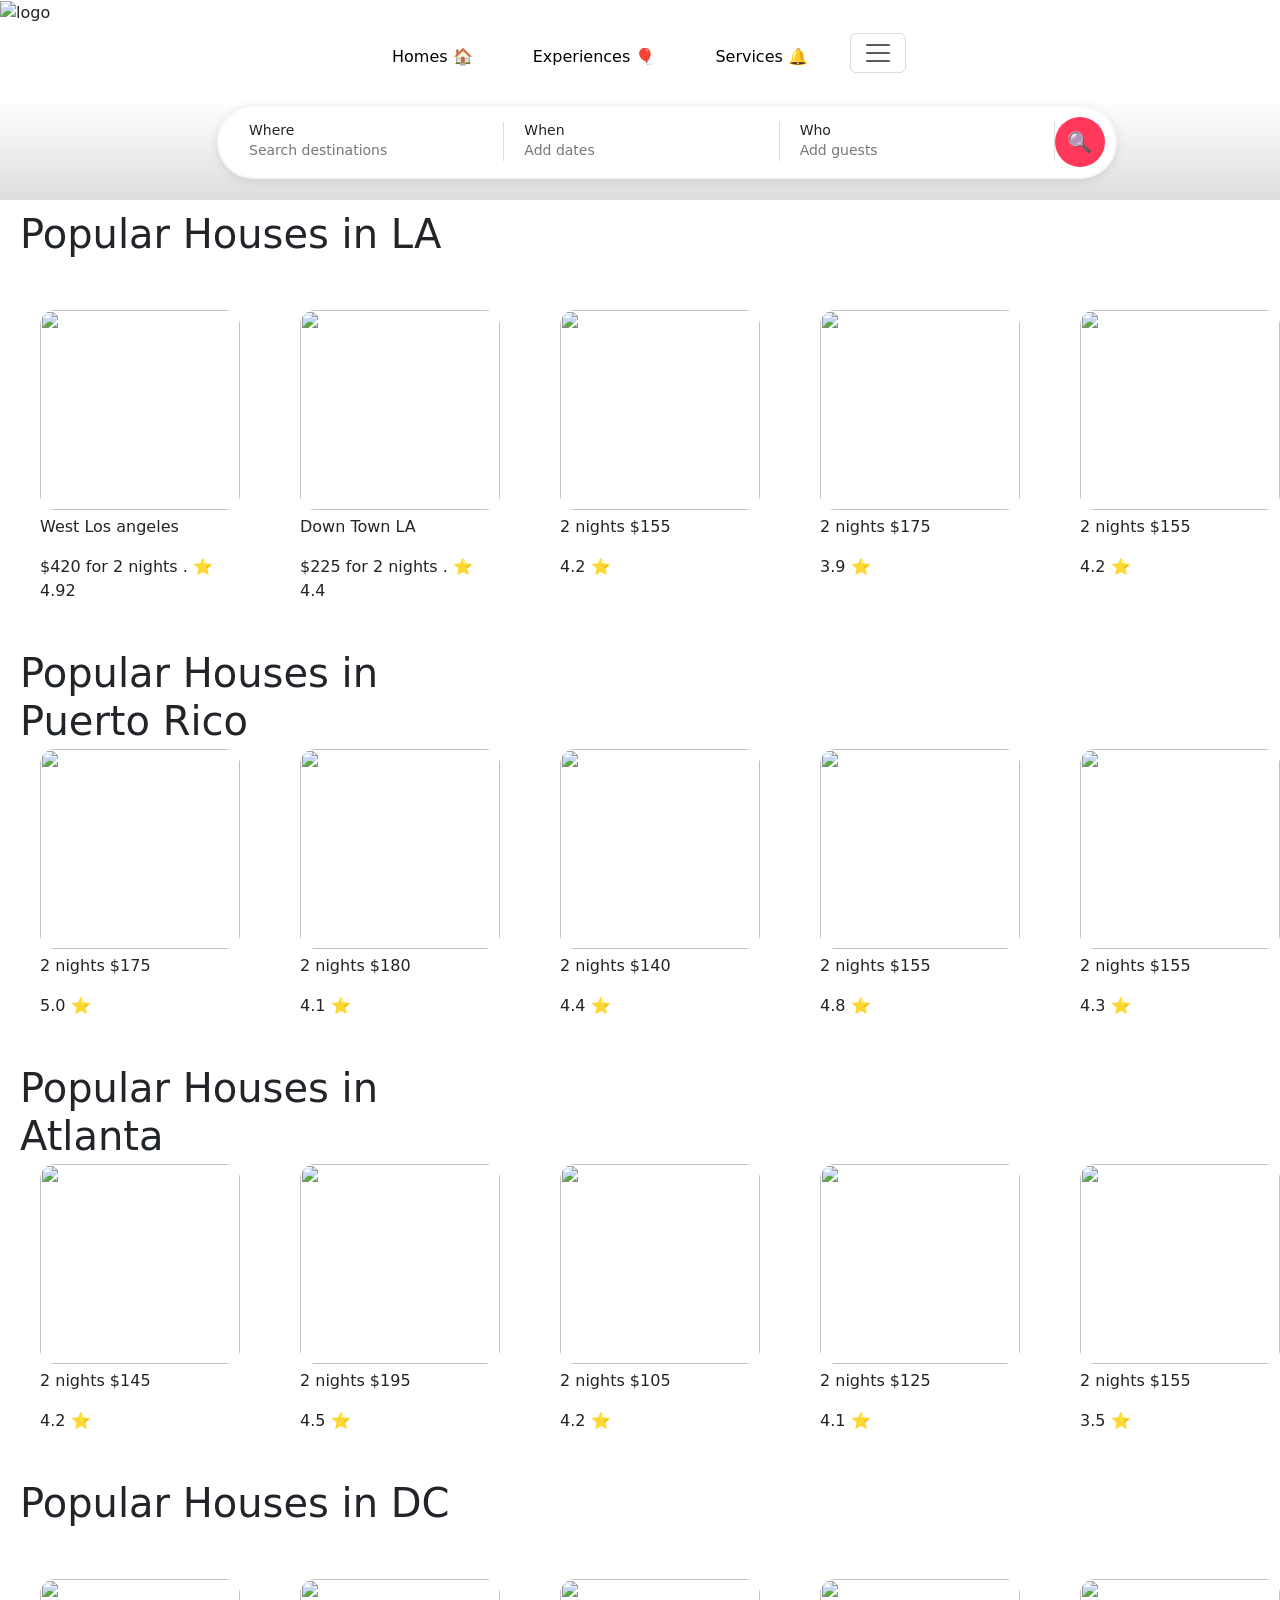
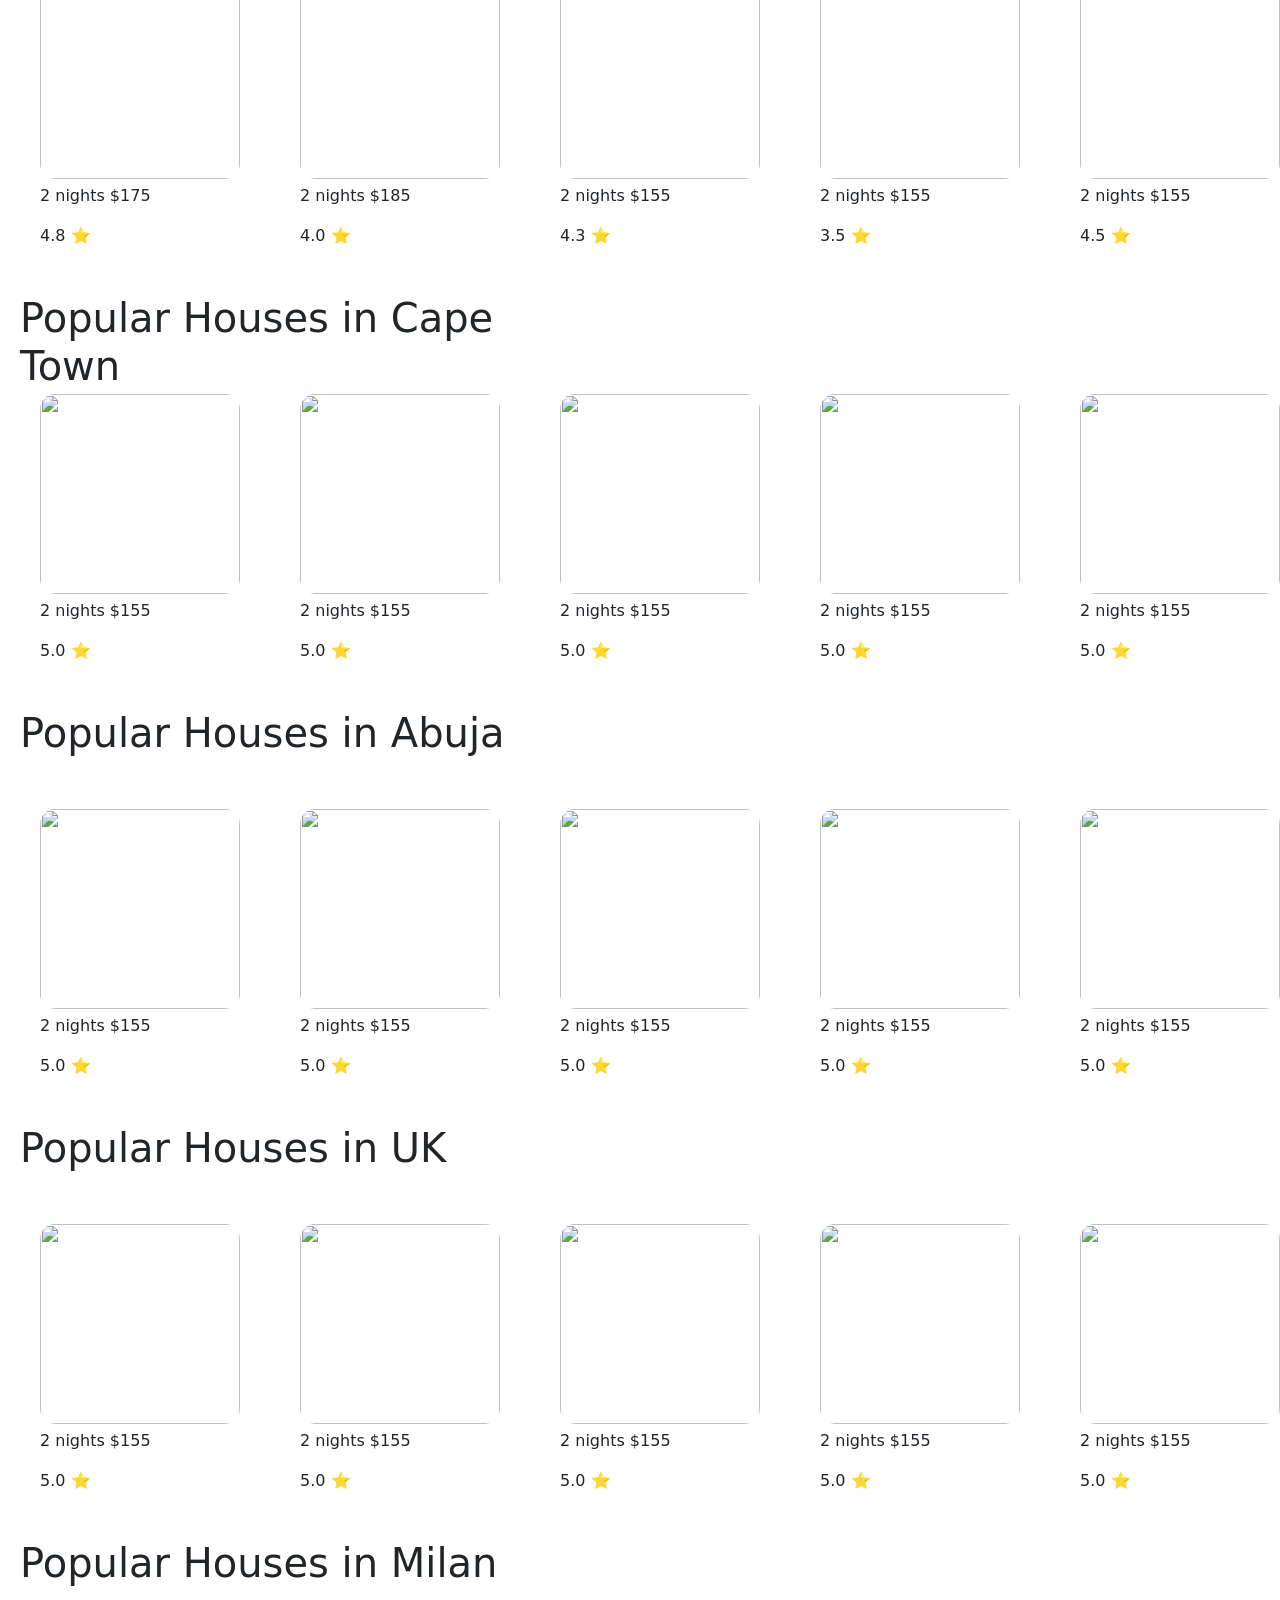
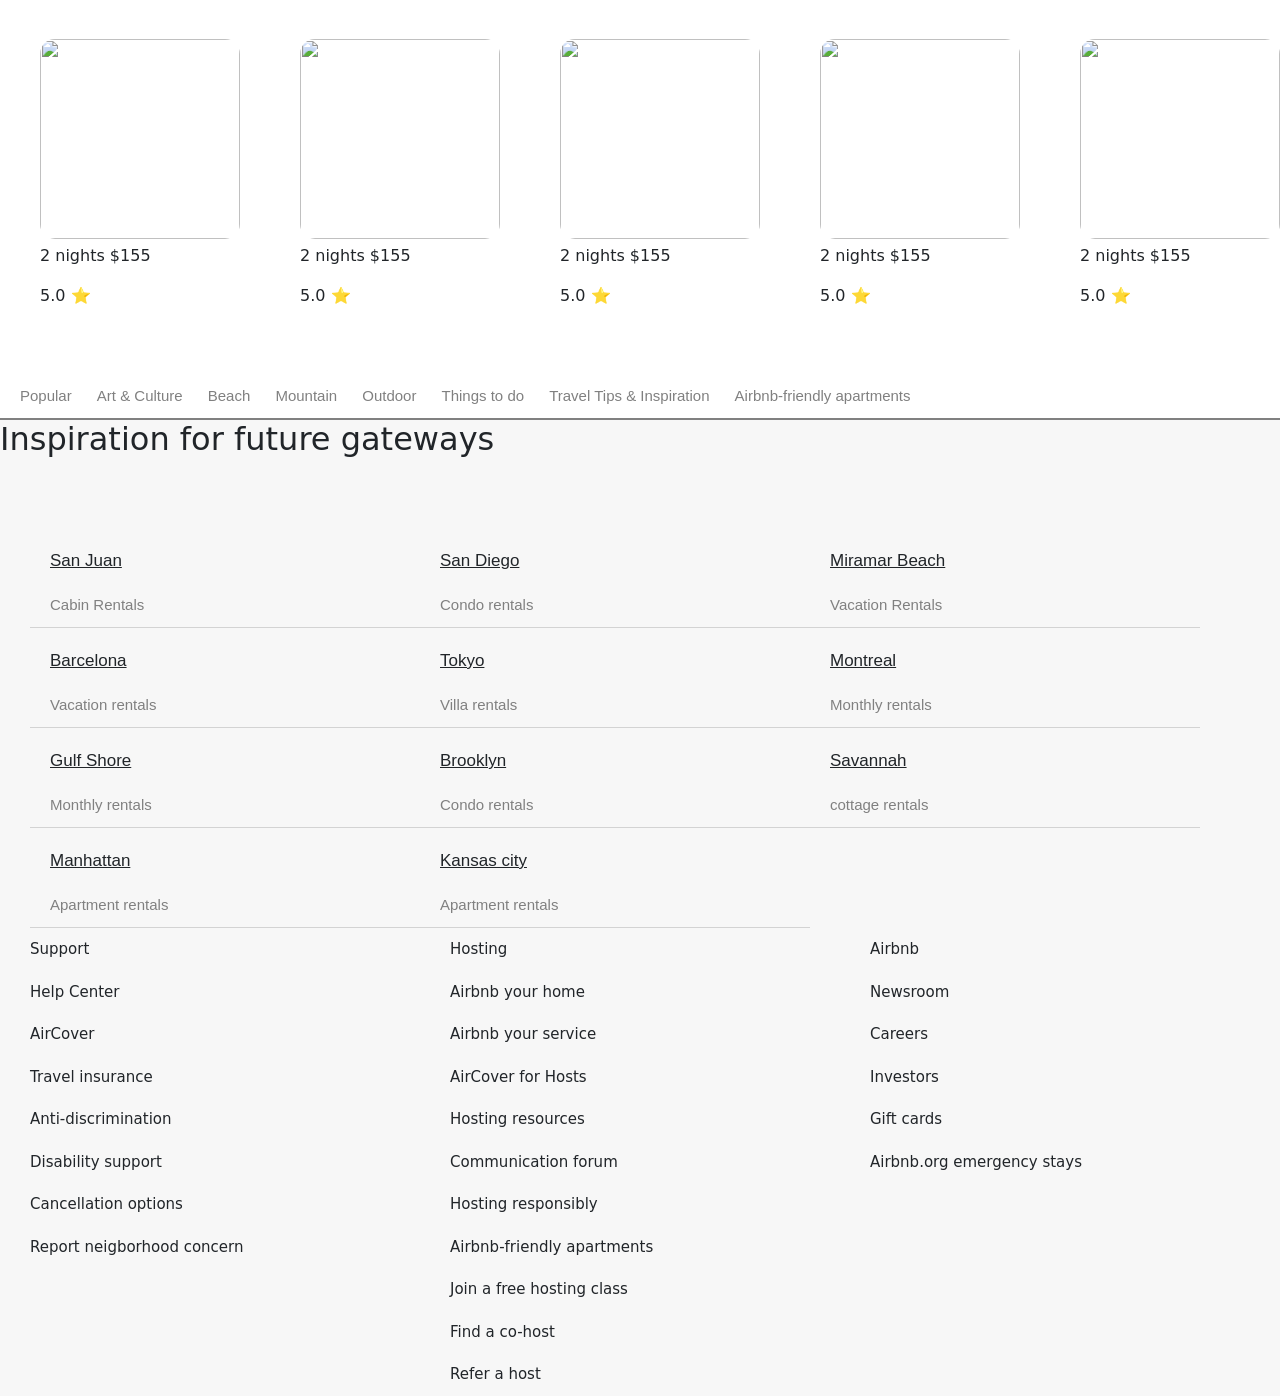
==== index.html @ f62ef2c5 "hello" ====
<!DOCTYPE html>
<html lang="en">
<head>
    <meta charset="UTF-8">
    <meta name="viewport" content="width=device-width, initial-scale=1.0">
    <title>AirBnB.com</title>
    <link rel="stylesheet"
    href="AirBnB.css">
    <link href="https://cdn.jsdelivr.net/npm/bootstrap@5.3.8/dist/css/bootstrap.min.css" rel="stylesheet" integrity="sha384-sRIl4kxILFvY47J16cr9ZwB07vP4J8+LH7qKQnuqkuIAvNWLzeN8tE5YBujZqJLB" crossorigin="anonymous">
  
</head>
<body>
    
    <script src="https://cdn.jsdelivr.net/npm/bootstrap@5.3.8/dist/js/bootstrap.bundle.min.js" integrity="sha384-FKyoEForCGlyvwx9Hj09JcYn3nv7wiPVlz7YYwJrWVcXK/BmnVDxM+D2scQbITxI" crossorigin="anonymous"></script>
<header id="header">
    <div class="left">
        <img src="c:\Users\HP\Desktop\AirBnB\Airbnb_Logo_Bélo.svg.png" class="logo" alt="logo">
    </div>
    <div class="tpp">
    <nav class="top-navbar">
        <a href="" id="mylink">Homes 🏠</a>
        <a href="" id="mylink">Experiences 🎈</a>
        <a href="helppage.html" id="mylink">Services 🔔</a>







<nav class="navbar navbar-light bg-light d-sm-block d-md-block bg-white text-dark ">
      <div class="container">
        <button class="navbar-toggler"
        type="button"
        data-bs-toggle="collapse"
        data-bs-target="#navbarNav">
      <span class="navbar-toggler-icon"></span>
      </button>
      <div class="nav-md-none collapse navbar-collapse"
      id="navbarNav">
      <ul class="navbar-nav ms-auto">
      <li class="nav-item dropdown">
        <a class="nav-link"
        href="helppage.html">Help Center
      </a>
         <a class="nav-link"
        href="#">Login/Sign Up  
    </a>






        
    </nav>
    </div>
    <div id="navbar">
        <div class="search-bar">
            <h5>Where</h5>
            <p>Search destinations</p>
        </div>
        <div class="search-bar">
            <h5>When</h5>
            <p>Add dates</p>
        </div>
        <div class="search-bar">
            <h5>Who</h5>
            <p>Add guests</p>
        </div>
        <button class="search-btn">🔍</button>
    </div>
</header>
        <section class="grid-container">
            <h1>Popular Houses in LA</h1>
            <div class="grid-item">
                <img src="c:\Users\HP\Desktop\AirBnB\room 1.jpg" alt="">
                <p class="caption">West Los angeles</p>
                <p class="caption">$420 for 2 nights . ⭐ 4.92</p>
            </div>
            <div class="grid-item">
                <img src="c:\Users\HP\Desktop\AirBnB\room 2.jpg" alt="">
                <p class="caption">Down Town LA</p>
                <p class="caption">$225 for 2 nights . ⭐ 4.4</p>
            </div>
            <div class="grid-item"><img src="c:\Users\HP\Desktop\AirBnB\room 3.jpg" alt="" srcset="">
            <p class="caption">2 nights $155</p>
            <p class="ratings">4.2 ⭐</p>
                </div>
            <div class="grid-item"><img src="c:\Users\HP\Desktop\AirBnB\room 4.jpg" alt="" srcset="">
            <p class="caption">2 nights $175</p>
            <p class="ratings">3.9 ⭐</p>
        </div>
            <div class="grid-item"><img src="c:\Users\HP\Desktop\AirBnB\room 5.jpg" alt="" srcset="">
            <p class="caption">2 nights $155</p>
            <p class="ratings">4.2 ⭐</p>
        </div>
            <div class="grid-item"><img src="c:\Users\HP\Desktop\AirBnB\room 6.jpg" alt="" srcset="">
            <p class="caption">2 nights $150</p>
            <p class="ratings">3.9 ⭐</p>
        </div>
            <div class="grid-item"><img src="c:\Users\HP\Desktop\AirBnB\room 7.jpg" alt="" srcset="">
            <p class="caption">2 nights $165</p>
            <p class="ratings">4.6 ⭐</p>
        </div>
        </section>
        <section class="grid-container">
            <h1>Popular Houses in Puerto Rico</h1>
            <div class="grid-item"><img src="c:\Users\HP\Desktop\AirBnB\room 8.jpg" alt="">
            <p class="caption">2 nights $175</p>
            <p class="ratings">5.0 ⭐</p>
        </div>
            <div class="grid-item"><img src="c:\Users\HP\Desktop\AirBnB\room 9.jpg" alt="">
            <p class="caption">2 nights $180</p>
            <p class="ratings">4.1 ⭐</p>
        </div>
            <div class="grid-item"><img src="c:\Users\HP\Desktop\AirBnB\room 10.jpg" alt="">
            <p class="caption">2 nights $140</p>
            <p class="ratings">4.4 ⭐</p>
        </div>
            <div class="grid-item"><img src="c:\Users\HP\Desktop\AirBnB\room 11.jpg" alt="">
            <p class="caption">2 nights $155</p>
            <p class="ratings">4.8 ⭐</p>
        </div>
            <div class="grid-item"><img src="c:\Users\HP\Desktop\AirBnB\room 12.jpg" alt="">
            <p class="caption">2 nights $155</p>
            <p class="ratings">4.3 ⭐</p>
        </div>
            <div class="grid-item"><img src="c:\Users\HP\Desktop\AirBnB\room 13.jpg" alt="">
            <p class="caption">2 nights $255</p>
            <p class="ratings">4.6 ⭐</p>
        </div>
            <div class="grid-item"><img src="c:\Users\HP\Desktop\AirBnB\room 14.jpg" alt="">
            <p class="caption">2 nights $135</p>
            <p class="ratings">4.3 ⭐</p>
        </div>
        </section>
        <section class="grid-container">
            <h1>Popular Houses in Atlanta</h1>
            <div class="grid-item"><img src="c:\Users\HP\Desktop\AirBnB\room 15.jpg" alt="">
            <p class="caption">2 nights $145</p>
            <p class="ratings">4.2 ⭐</p>
        </div>
            <div class="grid-item"><img src="c:\Users\HP\Desktop\AirBnB\room 16.jpg" alt="">
            <p class="caption">2 nights $195</p>
            <p class="ratings">4.5 ⭐</p>
        </div>
            <div class="grid-item"><img src="c:\Users\HP\Desktop\AirBnB\room 17.jpg" alt="">
            <p class="caption">2 nights $105</p>
            <p class="ratings">4.2 ⭐</p>
        </div>
            <div class="grid-item"><img src="c:\Users\HP\Desktop\AirBnB\room 18.jpg" alt="">
            <p class="caption">2 nights $125</p>
            <p class="ratings">4.1 ⭐</p>
        </div>
            <div class="grid-item"><img src="c:\Users\HP\Desktop\AirBnB\room 19.jpg" alt="">
            <p class="caption">2 nights $155</p>
            <p class="ratings">3.5 ⭐</p>
        </div>
            <div class="grid-item"><img src="c:\Users\HP\Desktop\AirBnB\room 20.jpg" alt="">
            <p class="caption">2 nights $155</p>
            <p class="ratings">4.3 ⭐</p>
        </div>
            <div class="grid-item"><img src="c:\Users\HP\Desktop\AirBnB\room 21.jpg" alt="">
            <p class="caption">2 nights $172</p>
            <p class="ratings">3.7 ⭐</p>
        </div>
        </section>
        <section class="grid-container">
            <h1>Popular Houses in DC</h1>
            <div class="grid-item"><img src="c:\Users\HP\Desktop\AirBnB\room 22.jpg" alt="">
            <p class="caption">2 nights $175</p>
            <p class="ratings">4.8 ⭐</p>
        </div>
            <div class="grid-item"><img src="c:\Users\HP\Desktop\AirBnB\room 23.jpg" alt="">
            <p class="caption">2 nights $185</p>
            <p class="ratings">4.0 ⭐</p>
        </div>
            <div class="grid-item"><img src="c:\Users\HP\Desktop\AirBnB\room 24.jpg" alt="">
            <p class="caption">2 nights $155</p>
            <p class="ratings">4.3 ⭐</p>
        </div>
            <div class="grid-item"><img src="c:\Users\HP\Desktop\AirBnB\room 25.jpg" alt="">
            <p class="caption">2 nights $155</p>
            <p class="ratings">3.5 ⭐</p>
        </div>
            <div class="grid-item"><img src="c:\Users\HP\Desktop\AirBnB\room 26.jpg" alt="">
            <p class="caption">2 nights $155</p>
            <p class="ratings">4.5 ⭐</p>
        </div>
            <div class="grid-item"><img src="c:\Users\HP\Desktop\AirBnB\room 27.jpg" alt="">
            <p class="caption">2 nights $155</p>
            <p class="ratings">4.3 ⭐</p>
        </div>
            <div class="grid-item"><img src="c:\Users\HP\Desktop\AirBnB\room 28.jpg" alt="">
            <p class="caption">2 nights $155</p>
            <p class="ratings">5.0 ⭐</p>
        </div>
        </section>
        <section class="grid-container">
            <h1>Popular Houses in Cape Town</h1>
            <div class="grid-item"><img src="c:\Users\HP\Desktop\AirBnB\room 29.jpg" alt="">
            <p class="caption">2 nights $155</p>
            <p class="ratings">5.0 ⭐</p>
        </div>
            <div class="grid-item"><img src="c:\Users\HP\Desktop\AirBnB\room 30.jpg" alt="">
            <p class="caption">2 nights $155</p>
            <p class="ratings">5.0 ⭐</p>
        </div>
            <div class="grid-item"><img src="c:\Users\HP\Desktop\AirBnB\room 31.jpg" alt="">
            <p class="caption">2 nights $155</p>
            <p class="ratings">5.0 ⭐</p>
        </div>
            <div class="grid-item"><img src="c:\Users\HP\Desktop\AirBnB\room 32.jpg" alt="">
            <p class="caption">2 nights $155</p>
            <p class="ratings">5.0 ⭐</p>
        </div>
            <div class="grid-item"><img src="c:\Users\HP\Desktop\AirBnB\room 33.jpg" alt="">
            <p class="caption">2 nights $155</p>
            <p class="ratings">5.0 ⭐</p>
        </div>
            <div class="grid-item"><img src="c:\Users\HP\Desktop\AirBnB\room 34.jpg" alt="">
            <p class="caption">2 nights $155</p>
            <p class="ratings">5.0 ⭐</p>
        </div>
            <div class="grid-item"><img src="c:\Users\HP\Desktop\AirBnB\room 35.jpg" alt="">
            <p class="caption">2 nights $155</p>
            <p class="ratings">5.0 ⭐</p>
        </div>
        </section>
        <section class="grid-container">
            <h1>Popular Houses in Abuja</h1>
            <div class="grid-item"><img src="c:\Users\HP\Desktop\AirBnB\room 36.jpg" alt="">
            <p class="caption">2 nights $155</p>
            <p class="ratings">5.0 ⭐</p>
        </div>
            <div class="grid-item"><img src="c:\Users\HP\Desktop\AirBnB\room 37.jpg" alt="">
            <p class="caption">2 nights $155</p>
            <p class="ratings">5.0 ⭐</p>
        </div>
            <div class="grid-item"><img src="c:\Users\HP\Desktop\AirBnB\room 38.jpg" alt="">
            <p class="caption">2 nights $155</p>
            <p class="ratings">5.0 ⭐</p>
        </div>
            <div class="grid-item"><img src="c:\Users\HP\Desktop\AirBnB\room 39.jpg" alt="">
            <p class="caption">2 nights $155</p>
            <p class="ratings">5.0 ⭐</p>
        </div>
            <div class="grid-item"><img src="c:\Users\HP\Desktop\AirBnB\room 40.jpg" alt="">
            <p class="caption">2 nights $155</p>
            <p class="ratings">5.0 ⭐</p>
        </div>
            <div class="grid-item"><img src="c:\Users\HP\Desktop\AirBnB\room 41.jpg" alt="">
            <p class="caption">2 nights $155</p>
            <p class="ratings">5.0 ⭐</p>
        </div>
            <div class="grid-item"><img src="c:\Users\HP\Desktop\AirBnB\room 42.jpg" alt="">
            <p class="caption">2 nights $155</p>
            <p class="ratings">5.0 ⭐</p>
        </div>
        </section>
        <section class="grid-container">
            <h1>Popular Houses in UK</h1>
            <div class="grid-item"><img src="c:\Users\HP\Desktop\AirBnB\room 43.jpg" alt="">
            <p class="caption">2 nights $155</p>
            <p class="ratings">5.0 ⭐</p>
        </div>
            <div class="grid-item"><img src="c:\Users\HP\Desktop\AirBnB\room 44.jpg" alt="">
            <p class="caption">2 nights $155</p>
            <p class="ratings">5.0 ⭐</p>
        </div>
            <div class="grid-item"><img src="c:\Users\HP\Desktop\AirBnB\room 45.jpg" alt="">
            <p class="caption">2 nights $155</p>
            <p class="ratings">5.0 ⭐</p>
        </div>
            <div class="grid-item"><img src="c:\Users\HP\Desktop\AirBnB\room 46.jpg" alt="">
            <p class="caption">2 nights $155</p>
            <p class="ratings">5.0 ⭐</p>
        </div>
            <div class="grid-item"><img src="c:\Users\HP\Desktop\AirBnB\room 47.jpg" alt="">
            <p class="caption">2 nights $155</p>
            <p class="ratings">5.0 ⭐</p>
        </div>
            <div class="grid-item"><img src="c:\Users\HP\Desktop\AirBnB\room 48.jpg" alt="">
            <p class="caption">2 nights $155</p>
            <p class="ratings">5.0 ⭐</p>
        </div>
            <div class="grid-item"><img src="c:\Users\HP\Desktop\AirBnB\room 49.jpg" alt="">
            <p class="caption">2 nights $155</p>
            <p class="ratings">5.0 ⭐</p>
        </div>
        </section>
        <section class="grid-container">
            <h1>Popular Houses in Milan</h1>
            <div class="grid-item"><img src="c:\Users\HP\Desktop\AirBnB\room 50.jpg" alt="">
            <p class="caption">2 nights $155</p>
            <p class="ratings">5.0 ⭐</p>
        </div>
            <div class="grid-item"><img src="c:\Users\HP\Desktop\AirBnB\room 51.jpg" alt="">
            <p class="caption">2 nights $155</p>
            <p class="ratings">5.0 ⭐</p>
        </div>
            <div class="grid-item"><img src="c:\Users\HP\Desktop\AirBnB\room 52.jpg" alt="">
            <p class="caption">2 nights $155</p>
            <p class="ratings">5.0 ⭐</p>
        </div>
            <div class="grid-item"><img src="c:\Users\HP\Desktop\AirBnB\room 53.jpg" alt="">
            <p class="caption">2 nights $155</p>
            <p class="ratings">5.0 ⭐</p>
        </div>
            <div class="grid-item"><img src="c:\Users\HP\Desktop\AirBnB\room 54.jpg" alt="">
            <p class="caption">2 nights $155</p>
            <p class="ratings">5.0 ⭐</p>
        </div>
            <div class="grid-item"><img src="c:\Users\HP\Desktop\AirBnB\room 55.jpg" alt="">
            <p class="caption">2 nights $155</p>
            <p class="ratings">5.0 ⭐</p>
        </div>
            <div class="grid-item"><img src="c:\Users\HP\Desktop\AirBnB\room 56.jpg" alt="">
            <p class="caption">2 nights $155</p>
            <p class="ratings">5.0 ⭐</p>
        </div>
        </section>
            <nav class="top-navvbar">
        <a href="" id="myllink">Popular</a>
        <a href="" id="myllink">Art & Culture</a>
        <a href="" id="myllink">Beach</a>
        <a href="" id="myllink">Mountain</a>
        <a href="" id="myllink">Outdoor</a>
        <a href="" id="myllink">Things to do</a>
        <a href="" id="myllink">Travel Tips & Inspiration</a>
        <a href="" id="myllink">Airbnb-friendly apartments</a>
    </nav>
    <div class="www">
    <h2>Inspiration for future gateways</h2>
    <section class="gc">
        <div class="gi">
            <h>San Juan</h>
            <p5>Cabin Rentals</p5>
        </div>
        <div class="gi">
            <h>San Diego</h>
            <p5>Condo rentals</p5>
        </div>
        <div class="gi">
            <h>Miramar Beach</h>
            <p5>Vacation Rentals</p5>
        </div>
        <div class="gi">
            <h>Barcelona</h>
            <p5>Vacation rentals</p5>
        </div>
        <div class="gi">
            <h>Tokyo</h>
            <p5>Villa rentals</p5>
        </div>
        <div class="gi">
            <h>Montreal</h>
            <p5>Monthly rentals</p5>
        </div>
        <div class="gi">
            <h>Gulf Shore</h>
            <p5>Monthly rentals</p5>
        </div>
        <div class="gi">
            <h>Brooklyn</h>
            <p5>Condo rentals</p5>
        </div>
        <div class="gi">
            <h>Savannah</h>
            <p5>cottage rentals</p5>
        </div>
        <div class="gi">
            <h>Manhattan</h>
            <p5>Apartment rentals</p5>
        </div>
        <div class="gi">
            <h>Kansas city</h>
            <p5>Apartment rentals</p5>
        </div>
    </section>
    <section class="ep">
        <div class="epp1">Support</div>
        <div class="epp1">Hosting</div>
        <div class="epp1">Airbnb</div>
        <div class="epp">Help Center</div>
        <div class="epp">Airbnb your  home</div>
        <div class="epp">Newsroom</div>
        <div class="epp">AirCover</div>
        <div class="epp">Airbnb your service</div>
        <div class="epp">Careers</div>
        <div class="epp">Travel insurance</div>
        <div class="epp">AirCover for Hosts</div>
        <div class="epp">Investors</div>
        <div class="epp">Anti-discrimination</div>
        <div class="epp">Hosting resources</div>
        <div class="epp">Gift cards</div>
        <div class="epp">Disability support</div>
        <div class="epp">Communication forum</div>
        <div class="epp">Airbnb.org emergency stays</div>
        <div class="epp">Cancellation options</div>
        <div class="epp">Hosting responsibly</div>
        <div class="epp"></div>
        <div class="epp">Report neigborhood concern</div>
        <div class="epp">Airbnb-friendly apartments</div>
        <div class="epp"></div>
        <div class="epp"></div>
        <div class="epp">Join a free hosting class</div>
        <div class="epp"></div>
        <div class="epp"></div>
        <div class="epp">Find a co-host</div>
        <div class="epp"></div>
        <div class="epp"></div>
        <div class="epp">Refer a host</div>
        <div class="epp"></div>
    </section>
    </div>
<!-- <script>
    const header =
document.getElementById("header");
const searchBar =
document.getElementById("navbar");

function handleScroll() {
    const triggerPoint =
    header.offsetHeight;

    if (window.scrollY > triggerPoint) {
        searchBar.classList.add("sticky");
    } else {
        searchBar.classList.remove("sticky");
    }
}
window.addEventListener("scroll",
    handleScroll
);
</script> -->
</body>
</html>
---- AirBnB.css ----
body{

    margin: 0;
}
.logo{
    padding-right: 20px;
    height: 32px;
    cursor: pointer;
}
#header{
    display: flex;
    flex-direction: column;
    /* gap: 20px; */
    height: 200px;
    background: linear-gradient(white ,white, rgb(221, 221, 221));
}
.tpp{
    display: flex;
    justify-content: center;
    align-items: center;
}
#navbar{
    margin-top: 40px;
    display: flex;
    align-items: center;
    position: sticky;
    top: 0;
    justify-content: space-between;
    padding: 10px;
    box-shadow: 0 2px 10px rgba(0, 0, 0, 0.1);
    left: 12%;
    border-radius: 50px;
    transform: translateX(7%);
    background: white;
    font-family: system-ui, -apple-system, BlinkMacSystemFont, 'Segoe UI', Roboto, Oxygen, Ubuntu, Cantarell, 'Open Sans', 'Helvetica Neue', sans-serif;
    z-index: 10;
    max-width: 900px;
    border: 2px solid rgb(247, 247, 247);
    z-index: 1000;
}
#navbar.sticky {
    margin-top: 10px;
    position:fixed;
    top: 0;
    left: 0;
    right: 0;
}

.search-bar{
    flex: 1;
    padding: 0 20px;
}
.search-bar:not(:last-child) {
    border-right: 1px solid #ddd;
}
.search-bar h5 {
    margin: 0;
    font-size: 14px;
}
.search-bar p {
    margin: 2px 0 0;
    color: #777;
    font-size: 14px;
}
.search-btn{
    width: 50px;
    height: 50px;
    border: none;
    border-radius: 50px;
    background: #ff385c;
    color: white;
    font-size: 20px;
    cursor: pointer;
}
.top-navbar{
    position:initial;
    display:flex;
    justify-content: center;
    height: 40px;
    width: 100%;
    background: white;
    font-family: system-ui, -apple-system, BlinkMacSystemFont, 'Segoe UI', Roboto, Oxygen, Ubuntu, Cantarell, 'Open Sans', 'Helvetica Neue', sans-serif;
    z-index: 5;
}
#mylink{
    text-decoration: none;
    display: inline;
    color: black;
    text-align: center;
    margin: 20px 30px 0px 30px;
    z-index: 5;
}
.grid-container{
    margin-top: 10px;
    display: grid;
    grid-template-columns: repeat(8, 1fr);
    gap: 20px;
    overflow-x: scroll;
    margin-bottom: 30px;
}
.grid-container h1{
 margin-bottom: 30px;
}
.grid-item{
    background: transparent;
    width: 200px;
    margin: 100px 0px 0px 40px;
    overflow: hidden;
    /* text-align: center; */
}
.grid-item img{
    width: 100%;
    height: 200px;
    object-fit: cover;
    display: block;
    border-radius: 15px;
}
.caption{
    background: white;
    margin-top: 5px;
    padding: 8px;
}
h1{
    position:absolute;
    margin: 50px 0px 0px 20px;
    width: 500px;
    font-family: system-ui, -apple-system, BlinkMacSystemFont, 'Segoe UI', Roboto, Oxygen, Ubuntu, Cantarell, 'Open Sans', 'Helvetica Neue', sans-serif;
    z-index: 1;
}
.caption{
    font-family: system-ui, -apple-system, BlinkMacSystemFont, 'Segoe UI', Roboto, Oxygen, Ubuntu, Cantarell, 'Open Sans', 'Helvetica Neue', sans-serif;
    padding: 0px;
}
.top-navvbar{
    margin-top: 50px;
    padding: 10px;
    border-bottom: 2px solid gray;
    /* margin-bottom: 40px; */
}
#myllink{
    font-size: 15px;
    font-family:sans-serif;
    text-decoration: none;
    padding: 10px;
    color: gray;
}
#myllink:active{
    color: black;
    text-decoration:underline;
}
.gc{
    display: grid;
    grid-template-columns: repeat(3, 1fr);
    /* gap: 20px; */
    padding-left: 30px;
    padding-right: 80px;
    background-color: rgb(247, 247, 247);
}
.gi{
    border-bottom: 1px solid lightgray ;
    background: transparent;
    overflow: hidden;
    height: 100px;
    padding: 20px;
    /* margin-bottom: 40px; */
}
h{
    font-family: sans-serif;
    font-size: 17px;
    font-weight: 500;
    margin-bottom: 20px;
    text-decoration: underline;
}
h:hover{
    text-decoration: none;
}
p5{
    font-family: sans-serif;
    font-size: 15px;
    color: gray;
    display: block;
    margin-top: 20px;
}
.ep{
    display: grid;
    grid-template-columns: repeat(3, 1fr);
    background: rgb(247, 247, 247);
    padding-left: 20px;
}
.epp1{
    font-family: system-ui, -apple-system, BlinkMacSystemFont, 'Segoe UI', Roboto, Oxygen, Ubuntu, Cantarell, 'Open Sans', 'Helvetica Neue', sans-serif;
    font-size: 15px;
    font-weight: 500;
    padding: 10px;
}
.epp{
    font-family: system-ui, -apple-system, BlinkMacSystemFont, 'Segoe UI', Roboto, Oxygen, Ubuntu, Cantarell, 'Open Sans', 'Helvetica Neue', sans-serif;
    font-size: 15px;
    padding: 10px;
}
h2{
    font-size: 30px;
    font-family: system-ui, -apple-system, BlinkMacSystemFont, 'Segoe UI', Roboto, Oxygen, Ubuntu, Cantarell, 'Open Sans', 'Helvetica Neue', sans-serif;
    background-color: rgb(247, 247, 247);
    font-weight: 500;
    height: 100px;
}
.www{
    background-color: rgb(247, 247, 247);
}
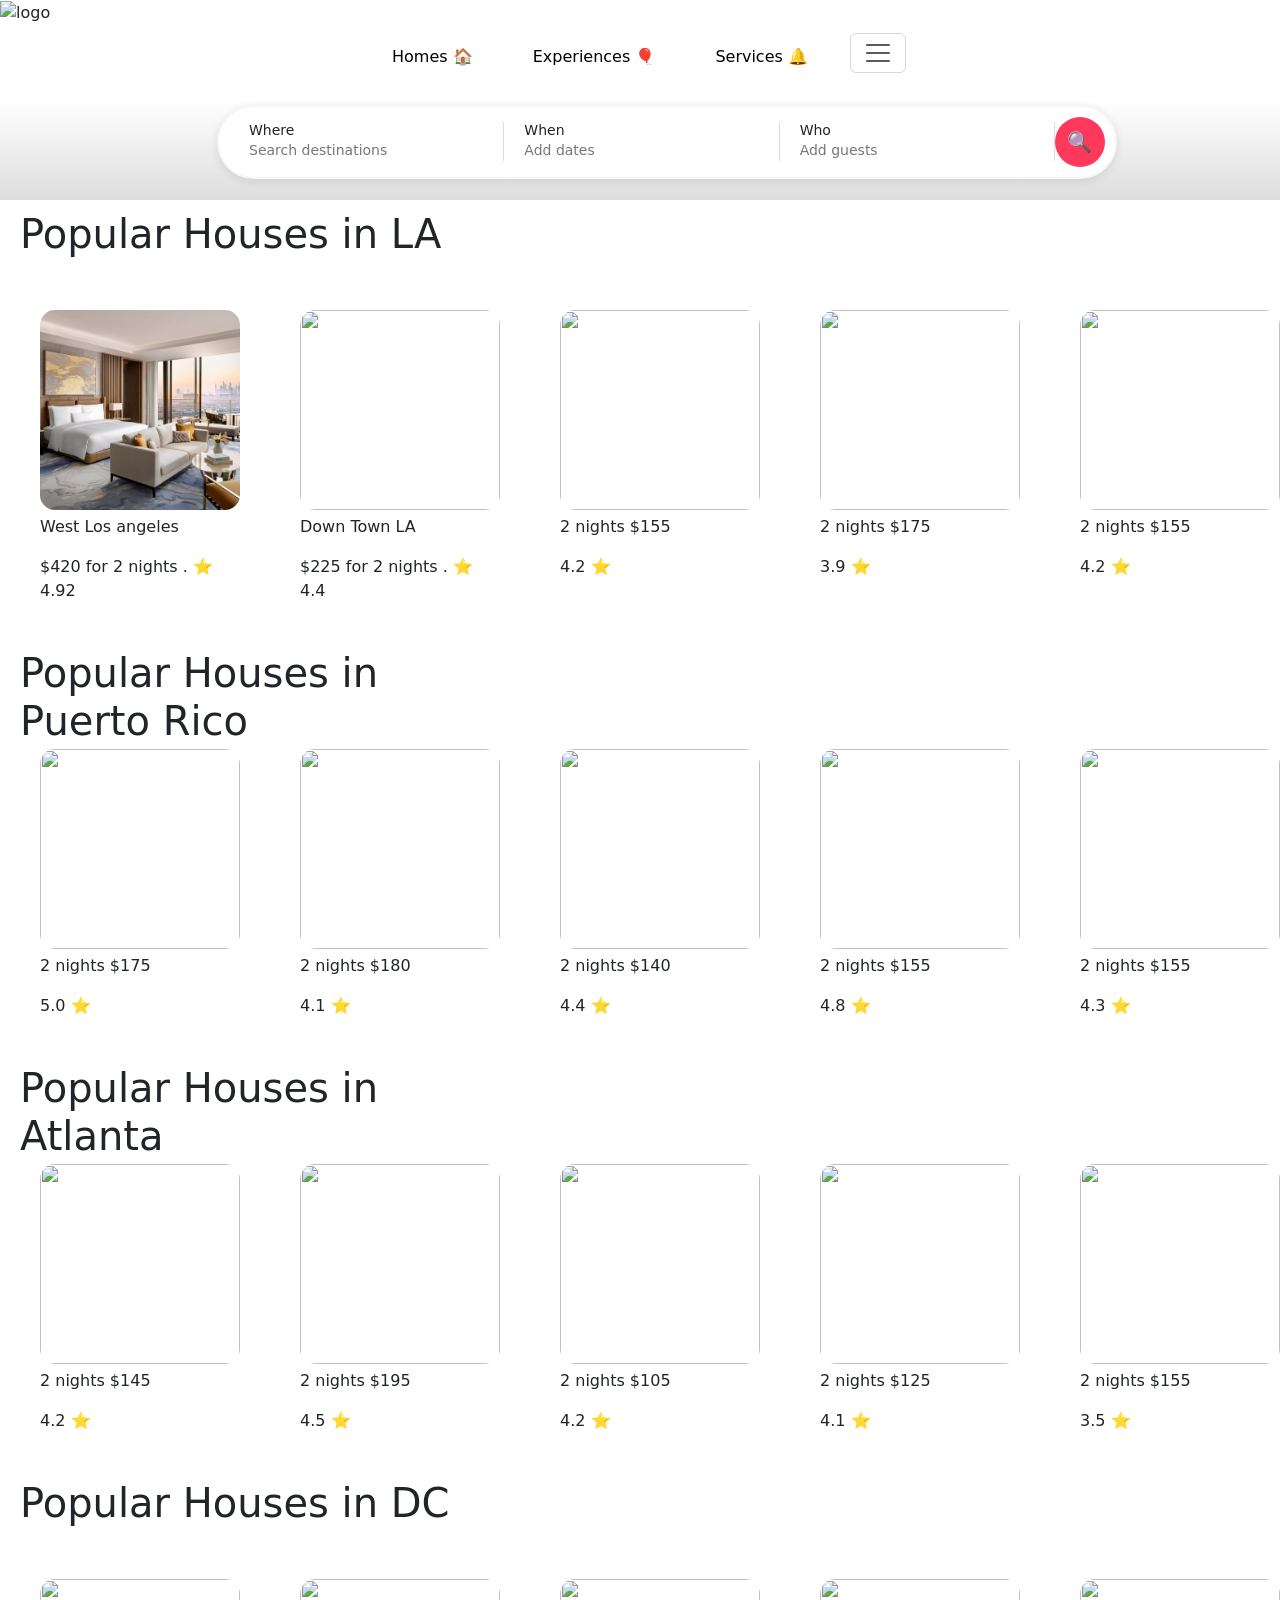
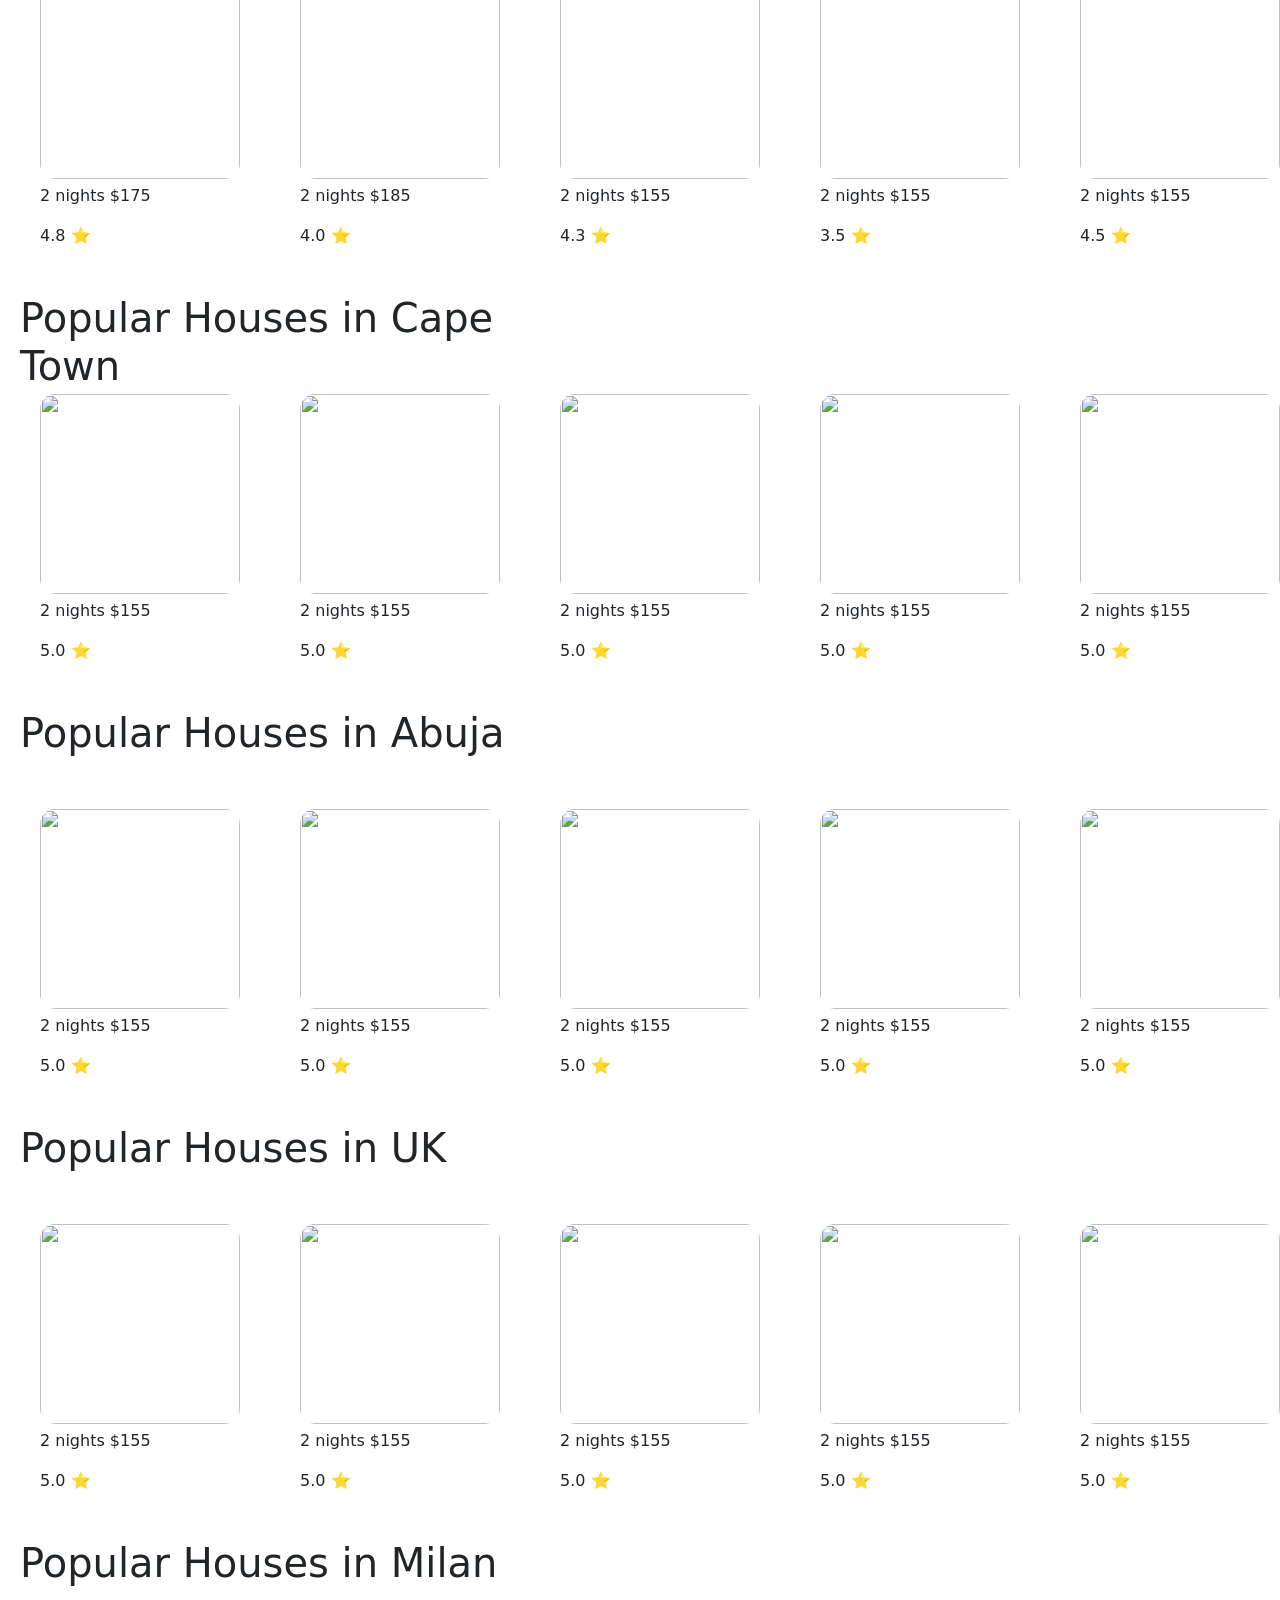
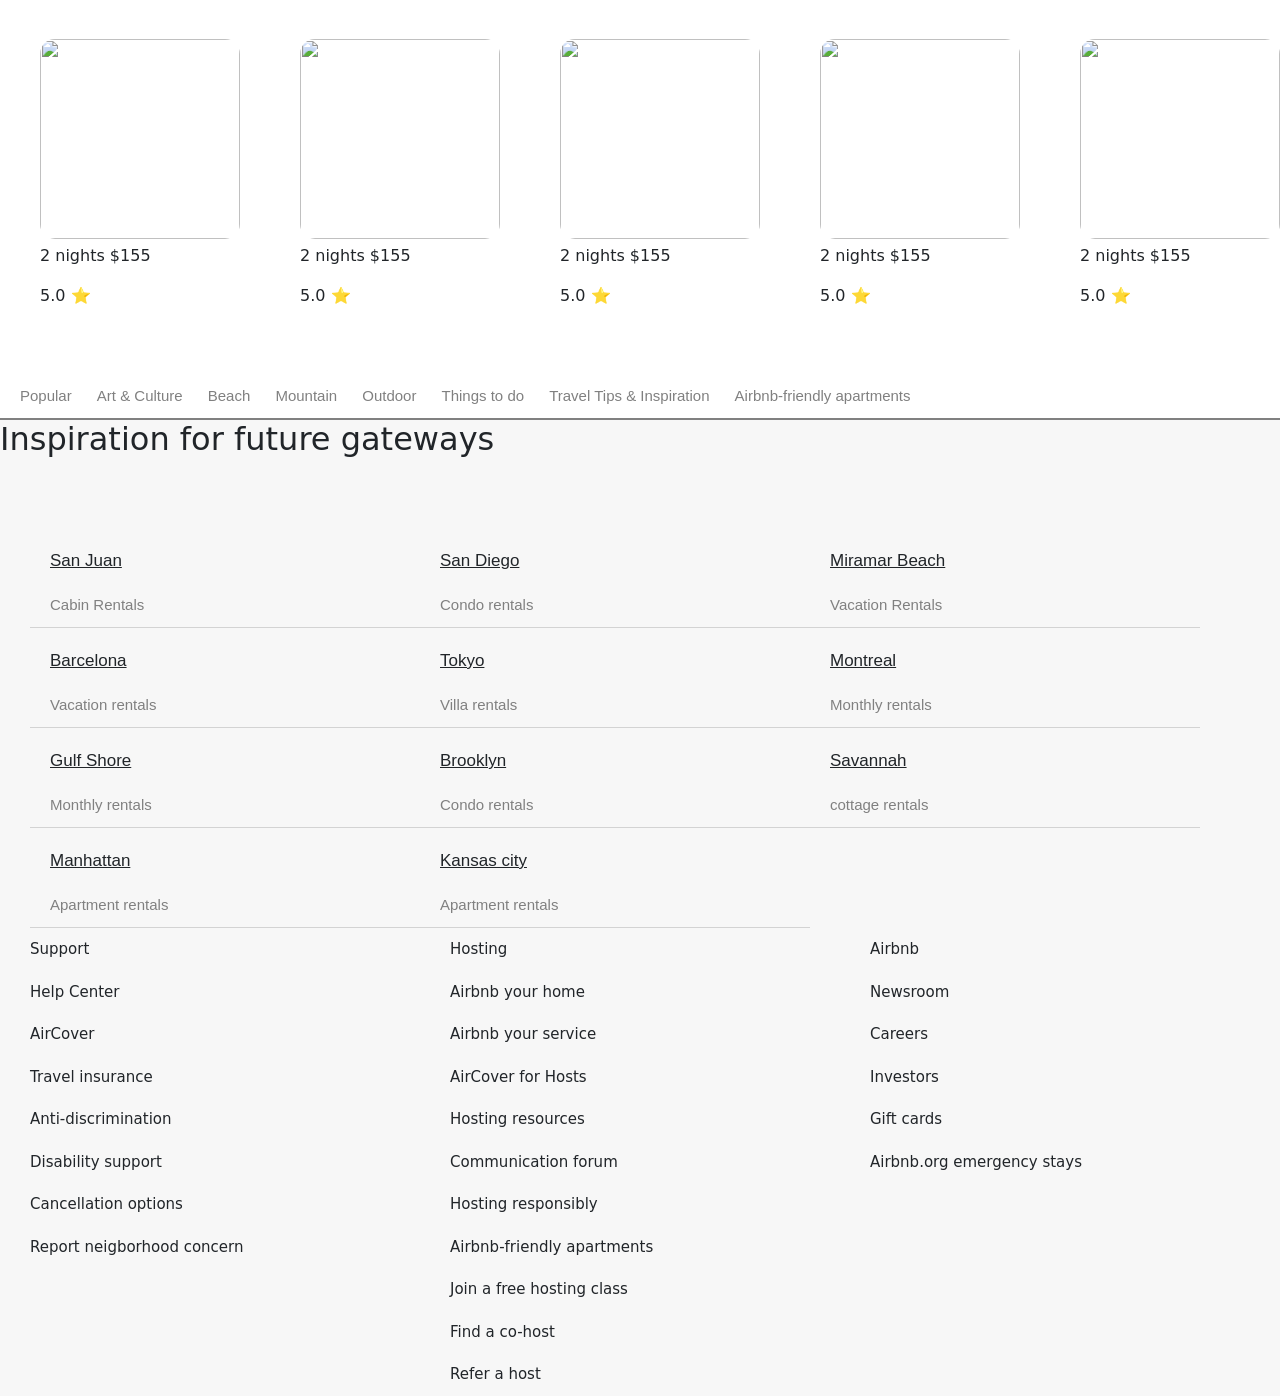
==== commit a3006355: "hello" ====
--- a/index.html
+++ b/index.html
@@ -74,7 +74,7 @@
         <section class="grid-container">
             <h1>Popular Houses in LA</h1>
             <div class="grid-item">
-                <img src="c:\Users\HP\Desktop\AirBnB\room 1.jpg" alt="">
+                <img src="room 1.jpg" alt="">
                 <p class="caption">West Los angeles</p>
                 <p class="caption">$420 for 2 nights . ⭐ 4.92</p>
             </div>
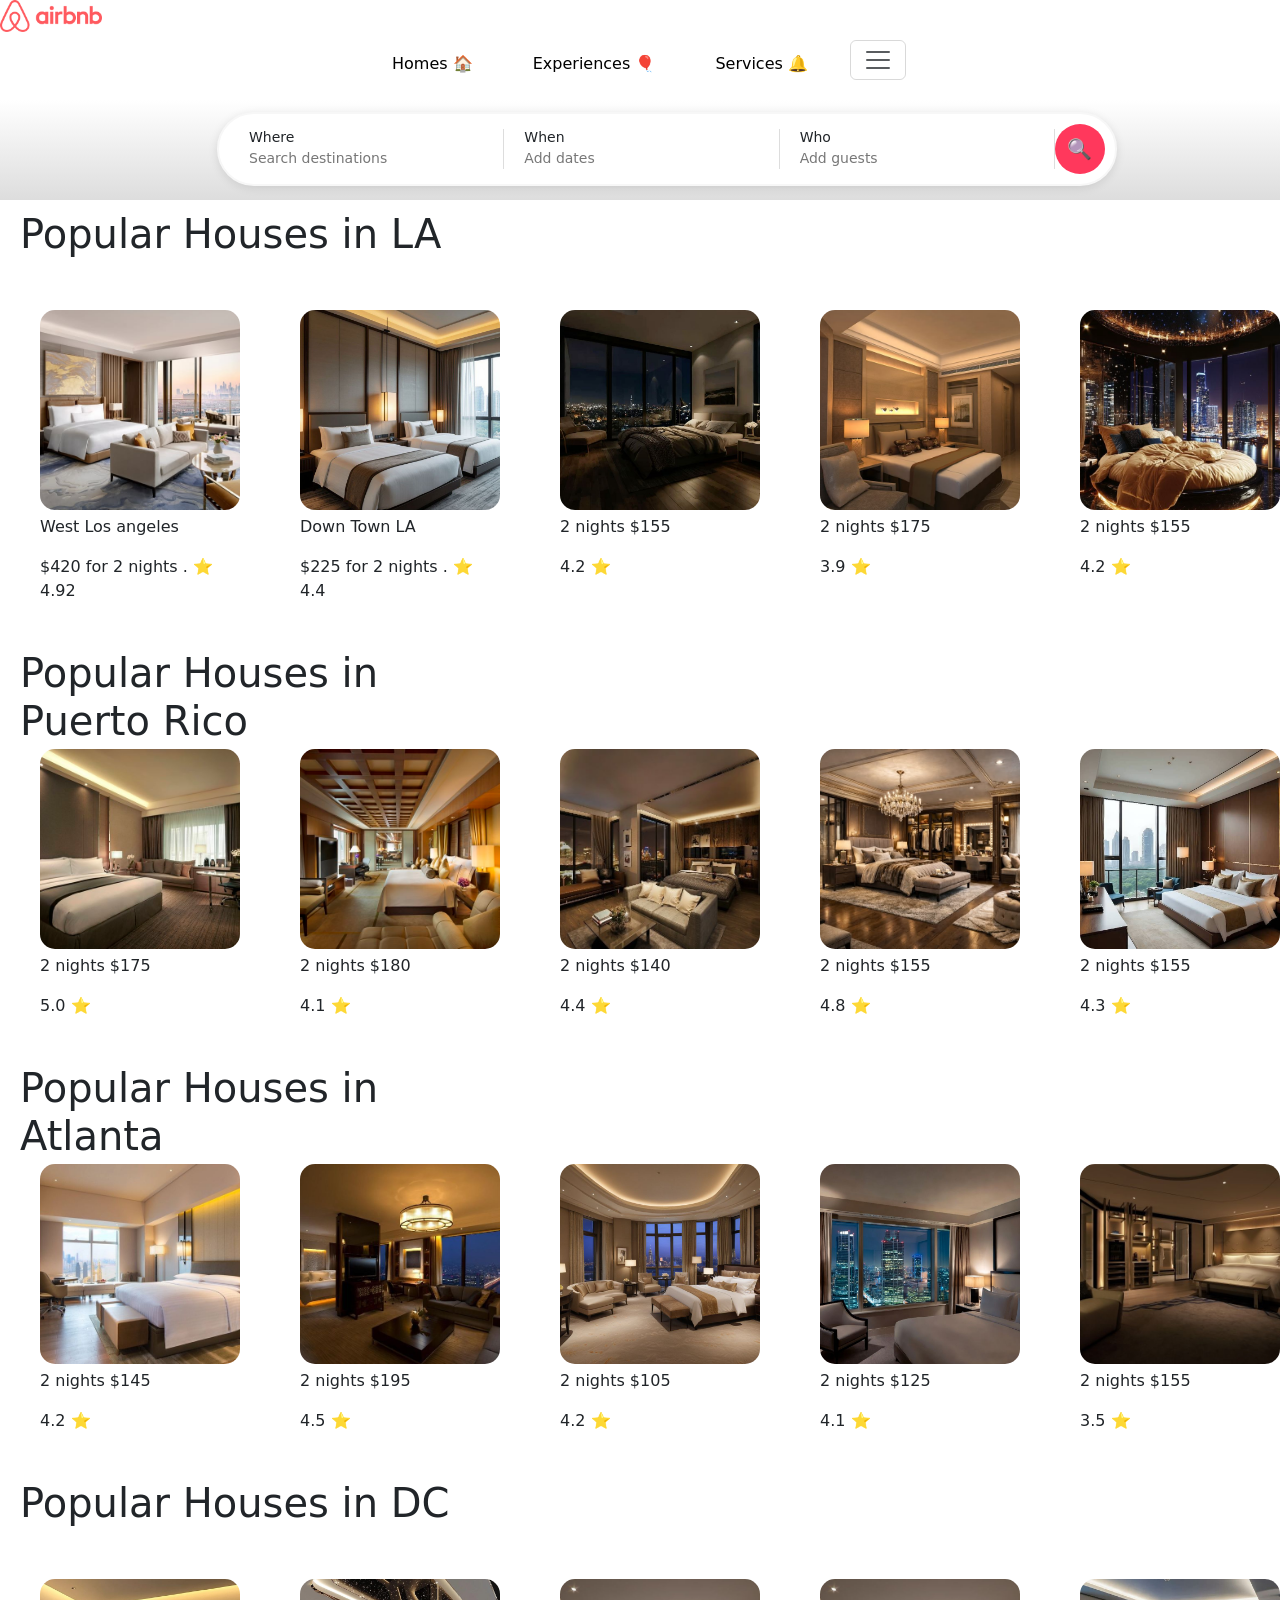
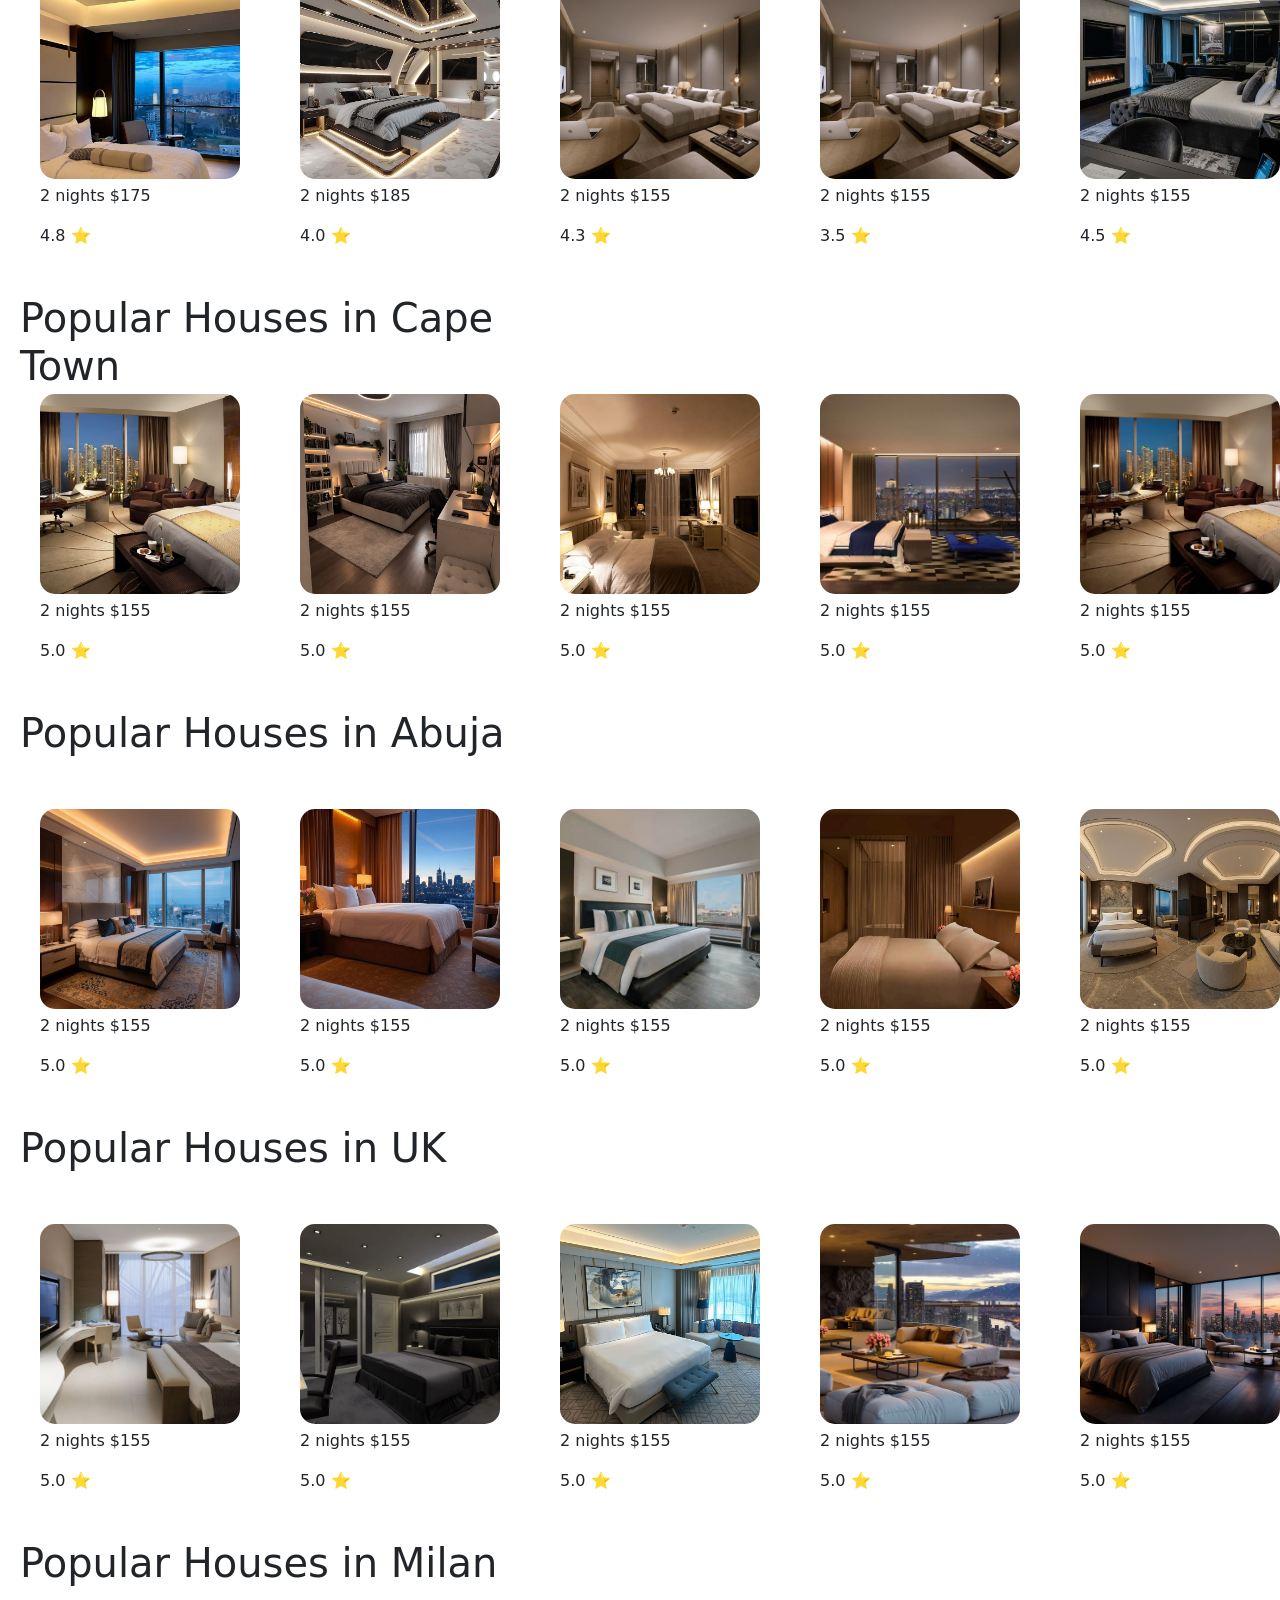
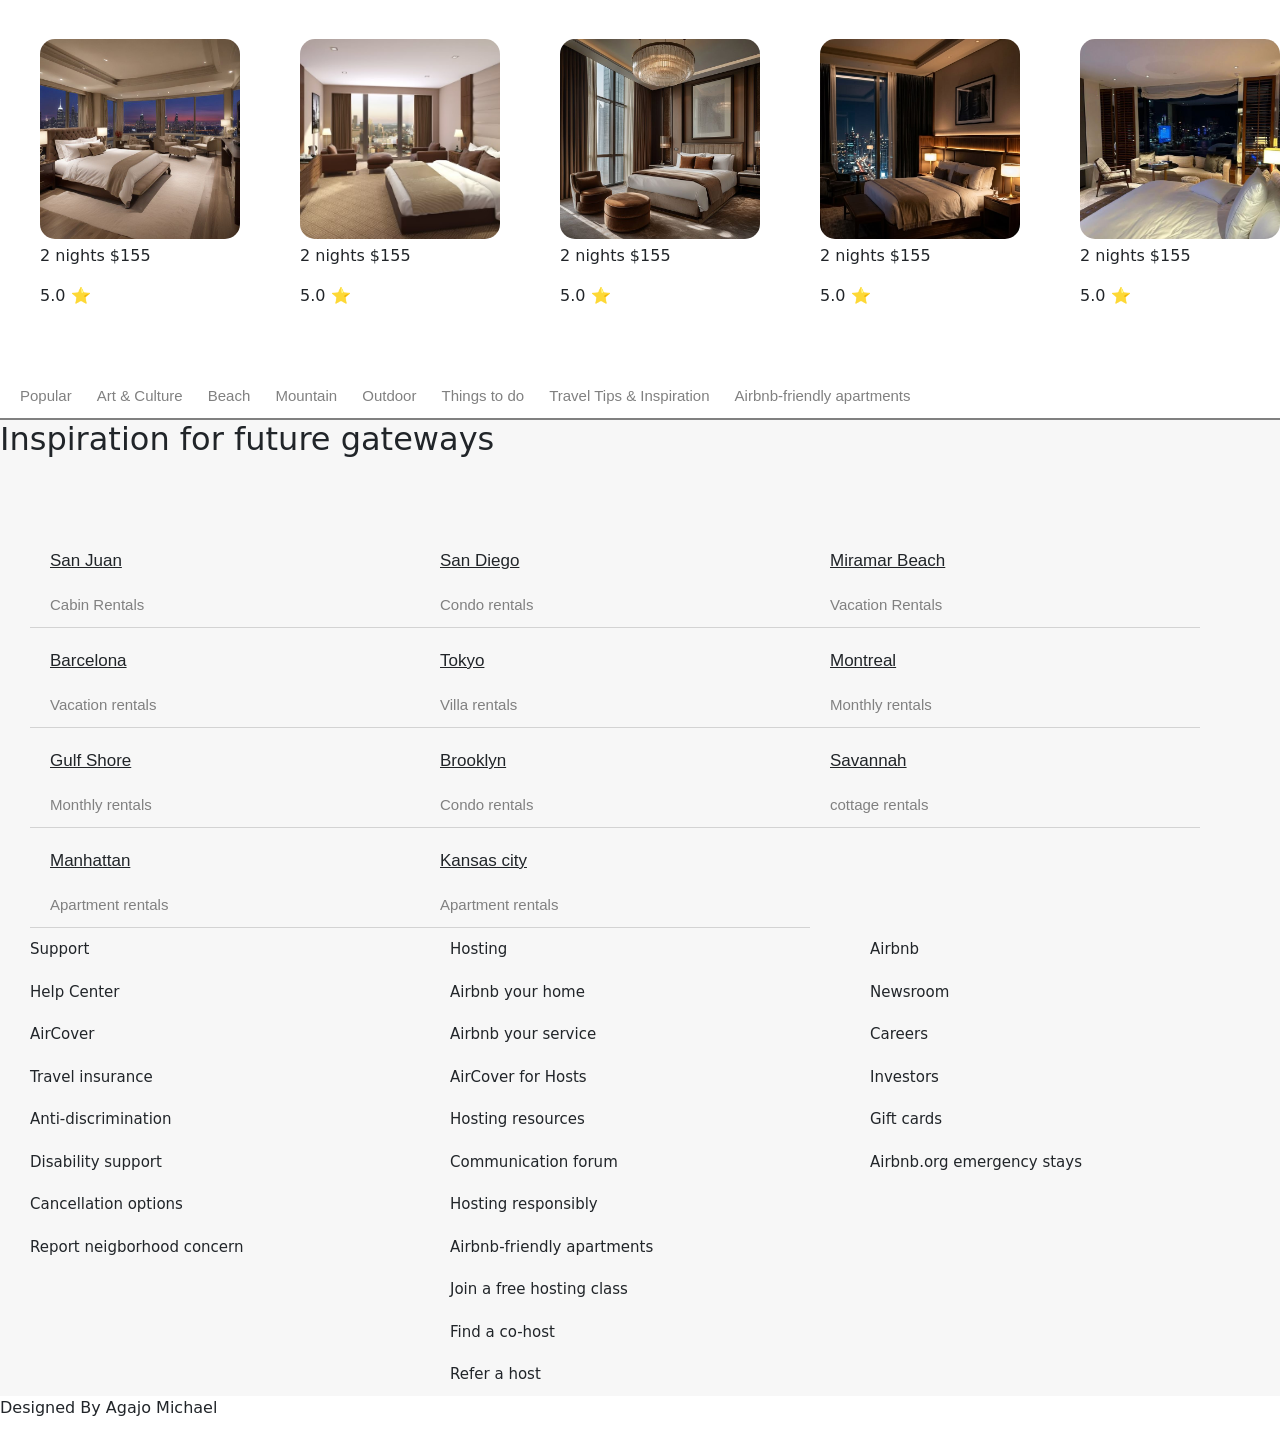
==== commit c0c64eb2: "hello" ====
--- a/index.html
+++ b/index.html
@@ -14,7 +14,7 @@
     <script src="https://cdn.jsdelivr.net/npm/bootstrap@5.3.8/dist/js/bootstrap.bundle.min.js" integrity="sha384-FKyoEForCGlyvwx9Hj09JcYn3nv7wiPVlz7YYwJrWVcXK/BmnVDxM+D2scQbITxI" crossorigin="anonymous"></script>
 <header id="header">
     <div class="left">
-        <img src="c:\Users\HP\Desktop\AirBnB\Airbnb_Logo_Bélo.svg.png" class="logo" alt="logo">
+        <img src="Airbnb_Logo_Bélo.svg.png" class="logo" alt="logo">
     </div>
     <div class="tpp">
     <nav class="top-navbar">
@@ -79,244 +79,244 @@
                 <p class="caption">$420 for 2 nights . ⭐ 4.92</p>
             </div>
             <div class="grid-item">
-                <img src="c:\Users\HP\Desktop\AirBnB\room 2.jpg" alt="">
+                <img src="room 2.jpg" alt="">
                 <p class="caption">Down Town LA</p>
                 <p class="caption">$225 for 2 nights . ⭐ 4.4</p>
             </div>
-            <div class="grid-item"><img src="c:\Users\HP\Desktop\AirBnB\room 3.jpg" alt="" srcset="">
+            <div class="grid-item"><img src="room 3.jpg" alt="" srcset="">
             <p class="caption">2 nights $155</p>
             <p class="ratings">4.2 ⭐</p>
                 </div>
-            <div class="grid-item"><img src="c:\Users\HP\Desktop\AirBnB\room 4.jpg" alt="" srcset="">
+            <div class="grid-item"><img src="room 4.jpg" alt="" srcset="">
             <p class="caption">2 nights $175</p>
             <p class="ratings">3.9 ⭐</p>
         </div>
-            <div class="grid-item"><img src="c:\Users\HP\Desktop\AirBnB\room 5.jpg" alt="" srcset="">
+            <div class="grid-item"><img src="room 5.jpg" alt="" srcset="">
             <p class="caption">2 nights $155</p>
             <p class="ratings">4.2 ⭐</p>
         </div>
-            <div class="grid-item"><img src="c:\Users\HP\Desktop\AirBnB\room 6.jpg" alt="" srcset="">
+            <div class="grid-item"><img src="room 6.jpg" alt="" srcset="">
             <p class="caption">2 nights $150</p>
             <p class="ratings">3.9 ⭐</p>
         </div>
-            <div class="grid-item"><img src="c:\Users\HP\Desktop\AirBnB\room 7.jpg" alt="" srcset="">
+            <div class="grid-item"><img src="room 7.jpg" alt="" srcset="">
             <p class="caption">2 nights $165</p>
             <p class="ratings">4.6 ⭐</p>
         </div>
         </section>
         <section class="grid-container">
             <h1>Popular Houses in Puerto Rico</h1>
-            <div class="grid-item"><img src="c:\Users\HP\Desktop\AirBnB\room 8.jpg" alt="">
+            <div class="grid-item"><img src="room 8.jpg" alt="">
             <p class="caption">2 nights $175</p>
             <p class="ratings">5.0 ⭐</p>
         </div>
-            <div class="grid-item"><img src="c:\Users\HP\Desktop\AirBnB\room 9.jpg" alt="">
+            <div class="grid-item"><img src="room 9.jpg" alt="">
             <p class="caption">2 nights $180</p>
             <p class="ratings">4.1 ⭐</p>
         </div>
-            <div class="grid-item"><img src="c:\Users\HP\Desktop\AirBnB\room 10.jpg" alt="">
+            <div class="grid-item"><img src="room 10.jpg" alt="">
             <p class="caption">2 nights $140</p>
             <p class="ratings">4.4 ⭐</p>
         </div>
-            <div class="grid-item"><img src="c:\Users\HP\Desktop\AirBnB\room 11.jpg" alt="">
+            <div class="grid-item"><img src="room 11.jpg" alt="">
             <p class="caption">2 nights $155</p>
             <p class="ratings">4.8 ⭐</p>
         </div>
-            <div class="grid-item"><img src="c:\Users\HP\Desktop\AirBnB\room 12.jpg" alt="">
+            <div class="grid-item"><img src="room 12.jpg" alt="">
             <p class="caption">2 nights $155</p>
             <p class="ratings">4.3 ⭐</p>
         </div>
-            <div class="grid-item"><img src="c:\Users\HP\Desktop\AirBnB\room 13.jpg" alt="">
+            <div class="grid-item"><img src="room 13.jpg" alt="">
             <p class="caption">2 nights $255</p>
             <p class="ratings">4.6 ⭐</p>
         </div>
-            <div class="grid-item"><img src="c:\Users\HP\Desktop\AirBnB\room 14.jpg" alt="">
+            <div class="grid-item"><img src="room 14.jpg" alt="">
             <p class="caption">2 nights $135</p>
             <p class="ratings">4.3 ⭐</p>
         </div>
         </section>
         <section class="grid-container">
             <h1>Popular Houses in Atlanta</h1>
-            <div class="grid-item"><img src="c:\Users\HP\Desktop\AirBnB\room 15.jpg" alt="">
+            <div class="grid-item"><img src="room 15.jpg" alt="">
             <p class="caption">2 nights $145</p>
             <p class="ratings">4.2 ⭐</p>
         </div>
-            <div class="grid-item"><img src="c:\Users\HP\Desktop\AirBnB\room 16.jpg" alt="">
+            <div class="grid-item"><img src="room 16.jpg" alt="">
             <p class="caption">2 nights $195</p>
             <p class="ratings">4.5 ⭐</p>
         </div>
-            <div class="grid-item"><img src="c:\Users\HP\Desktop\AirBnB\room 17.jpg" alt="">
+            <div class="grid-item"><img src="room 17.jpg" alt="">
             <p class="caption">2 nights $105</p>
             <p class="ratings">4.2 ⭐</p>
         </div>
-            <div class="grid-item"><img src="c:\Users\HP\Desktop\AirBnB\room 18.jpg" alt="">
+            <div class="grid-item"><img src="room 18.jpg" alt="">
             <p class="caption">2 nights $125</p>
             <p class="ratings">4.1 ⭐</p>
         </div>
-            <div class="grid-item"><img src="c:\Users\HP\Desktop\AirBnB\room 19.jpg" alt="">
+            <div class="grid-item"><img src="room 19.jpg" alt="">
             <p class="caption">2 nights $155</p>
             <p class="ratings">3.5 ⭐</p>
         </div>
-            <div class="grid-item"><img src="c:\Users\HP\Desktop\AirBnB\room 20.jpg" alt="">
+            <div class="grid-item"><img src="room 20.jpg" alt="">
             <p class="caption">2 nights $155</p>
             <p class="ratings">4.3 ⭐</p>
         </div>
-            <div class="grid-item"><img src="c:\Users\HP\Desktop\AirBnB\room 21.jpg" alt="">
+            <div class="grid-item"><img src="room 21.jpg" alt="">
             <p class="caption">2 nights $172</p>
             <p class="ratings">3.7 ⭐</p>
         </div>
         </section>
         <section class="grid-container">
             <h1>Popular Houses in DC</h1>
-            <div class="grid-item"><img src="c:\Users\HP\Desktop\AirBnB\room 22.jpg" alt="">
+            <div class="grid-item"><img src="room 22.jpg" alt="">
             <p class="caption">2 nights $175</p>
             <p class="ratings">4.8 ⭐</p>
         </div>
-            <div class="grid-item"><img src="c:\Users\HP\Desktop\AirBnB\room 23.jpg" alt="">
+            <div class="grid-item"><img src="room 23.jpg" alt="">
             <p class="caption">2 nights $185</p>
             <p class="ratings">4.0 ⭐</p>
         </div>
-            <div class="grid-item"><img src="c:\Users\HP\Desktop\AirBnB\room 24.jpg" alt="">
+            <div class="grid-item"><img src="room 24.jpg" alt="">
             <p class="caption">2 nights $155</p>
             <p class="ratings">4.3 ⭐</p>
         </div>
-            <div class="grid-item"><img src="c:\Users\HP\Desktop\AirBnB\room 25.jpg" alt="">
+            <div class="grid-item"><img src="room 25.jpg" alt="">
             <p class="caption">2 nights $155</p>
             <p class="ratings">3.5 ⭐</p>
         </div>
-            <div class="grid-item"><img src="c:\Users\HP\Desktop\AirBnB\room 26.jpg" alt="">
+            <div class="grid-item"><img src="room 26.jpg" alt="">
             <p class="caption">2 nights $155</p>
             <p class="ratings">4.5 ⭐</p>
         </div>
-            <div class="grid-item"><img src="c:\Users\HP\Desktop\AirBnB\room 27.jpg" alt="">
+            <div class="grid-item"><img src="room 27.jpg" alt="">
             <p class="caption">2 nights $155</p>
             <p class="ratings">4.3 ⭐</p>
         </div>
-            <div class="grid-item"><img src="c:\Users\HP\Desktop\AirBnB\room 28.jpg" alt="">
+            <div class="grid-item"><img src="room 28.jpg" alt="">
             <p class="caption">2 nights $155</p>
             <p class="ratings">5.0 ⭐</p>
         </div>
         </section>
         <section class="grid-container">
             <h1>Popular Houses in Cape Town</h1>
-            <div class="grid-item"><img src="c:\Users\HP\Desktop\AirBnB\room 29.jpg" alt="">
-            <p class="caption">2 nights $155</p>
-            <p class="ratings">5.0 ⭐</p>
-        </div>
-            <div class="grid-item"><img src="c:\Users\HP\Desktop\AirBnB\room 30.jpg" alt="">
-            <p class="caption">2 nights $155</p>
-            <p class="ratings">5.0 ⭐</p>
-        </div>
-            <div class="grid-item"><img src="c:\Users\HP\Desktop\AirBnB\room 31.jpg" alt="">
-            <p class="caption">2 nights $155</p>
-            <p class="ratings">5.0 ⭐</p>
-        </div>
-            <div class="grid-item"><img src="c:\Users\HP\Desktop\AirBnB\room 32.jpg" alt="">
-            <p class="caption">2 nights $155</p>
-            <p class="ratings">5.0 ⭐</p>
-        </div>
-            <div class="grid-item"><img src="c:\Users\HP\Desktop\AirBnB\room 33.jpg" alt="">
-            <p class="caption">2 nights $155</p>
-            <p class="ratings">5.0 ⭐</p>
-        </div>
-            <div class="grid-item"><img src="c:\Users\HP\Desktop\AirBnB\room 34.jpg" alt="">
-            <p class="caption">2 nights $155</p>
-            <p class="ratings">5.0 ⭐</p>
-        </div>
-            <div class="grid-item"><img src="c:\Users\HP\Desktop\AirBnB\room 35.jpg" alt="">
+            <div class="grid-item"><img src="room 29.jpg" alt="">
+            <p class="caption">2 nights $155</p>
+            <p class="ratings">5.0 ⭐</p>
+        </div>
+            <div class="grid-item"><img src="room 30.jpg" alt="">
+            <p class="caption">2 nights $155</p>
+            <p class="ratings">5.0 ⭐</p>
+        </div>
+            <div class="grid-item"><img src="room 31.jpg" alt="">
+            <p class="caption">2 nights $155</p>
+            <p class="ratings">5.0 ⭐</p>
+        </div>
+            <div class="grid-item"><img src="room 32.jpg" alt="">
+            <p class="caption">2 nights $155</p>
+            <p class="ratings">5.0 ⭐</p>
+        </div>
+            <div class="grid-item"><img src="room 33.jpg" alt="">
+            <p class="caption">2 nights $155</p>
+            <p class="ratings">5.0 ⭐</p>
+        </div>
+            <div class="grid-item"><img src="room 34.jpg" alt="">
+            <p class="caption">2 nights $155</p>
+            <p class="ratings">5.0 ⭐</p>
+        </div>
+            <div class="grid-item"><img src="room 35.jpg" alt="">
             <p class="caption">2 nights $155</p>
             <p class="ratings">5.0 ⭐</p>
         </div>
         </section>
         <section class="grid-container">
             <h1>Popular Houses in Abuja</h1>
-            <div class="grid-item"><img src="c:\Users\HP\Desktop\AirBnB\room 36.jpg" alt="">
-            <p class="caption">2 nights $155</p>
-            <p class="ratings">5.0 ⭐</p>
-        </div>
-            <div class="grid-item"><img src="c:\Users\HP\Desktop\AirBnB\room 37.jpg" alt="">
-            <p class="caption">2 nights $155</p>
-            <p class="ratings">5.0 ⭐</p>
-        </div>
-            <div class="grid-item"><img src="c:\Users\HP\Desktop\AirBnB\room 38.jpg" alt="">
-            <p class="caption">2 nights $155</p>
-            <p class="ratings">5.0 ⭐</p>
-        </div>
-            <div class="grid-item"><img src="c:\Users\HP\Desktop\AirBnB\room 39.jpg" alt="">
-            <p class="caption">2 nights $155</p>
-            <p class="ratings">5.0 ⭐</p>
-        </div>
-            <div class="grid-item"><img src="c:\Users\HP\Desktop\AirBnB\room 40.jpg" alt="">
-            <p class="caption">2 nights $155</p>
-            <p class="ratings">5.0 ⭐</p>
-        </div>
-            <div class="grid-item"><img src="c:\Users\HP\Desktop\AirBnB\room 41.jpg" alt="">
-            <p class="caption">2 nights $155</p>
-            <p class="ratings">5.0 ⭐</p>
-        </div>
-            <div class="grid-item"><img src="c:\Users\HP\Desktop\AirBnB\room 42.jpg" alt="">
+            <div class="grid-item"><img src="room 36.jpg" alt="">
+            <p class="caption">2 nights $155</p>
+            <p class="ratings">5.0 ⭐</p>
+        </div>
+            <div class="grid-item"><img src="room 37.jpg" alt="">
+            <p class="caption">2 nights $155</p>
+            <p class="ratings">5.0 ⭐</p>
+        </div>
+            <div class="grid-item"><img src="room 38.jpg" alt="">
+            <p class="caption">2 nights $155</p>
+            <p class="ratings">5.0 ⭐</p>
+        </div>
+            <div class="grid-item"><img src="room 39.jpg" alt="">
+            <p class="caption">2 nights $155</p>
+            <p class="ratings">5.0 ⭐</p>
+        </div>
+            <div class="grid-item"><img src="room 40.jpg" alt="">
+            <p class="caption">2 nights $155</p>
+            <p class="ratings">5.0 ⭐</p>
+        </div>
+            <div class="grid-item"><img src="room 41.jpg" alt="">
+            <p class="caption">2 nights $155</p>
+            <p class="ratings">5.0 ⭐</p>
+        </div>
+            <div class="grid-item"><img src="room 42.jpg" alt="">
             <p class="caption">2 nights $155</p>
             <p class="ratings">5.0 ⭐</p>
         </div>
         </section>
         <section class="grid-container">
             <h1>Popular Houses in UK</h1>
-            <div class="grid-item"><img src="c:\Users\HP\Desktop\AirBnB\room 43.jpg" alt="">
-            <p class="caption">2 nights $155</p>
-            <p class="ratings">5.0 ⭐</p>
-        </div>
-            <div class="grid-item"><img src="c:\Users\HP\Desktop\AirBnB\room 44.jpg" alt="">
-            <p class="caption">2 nights $155</p>
-            <p class="ratings">5.0 ⭐</p>
-        </div>
-            <div class="grid-item"><img src="c:\Users\HP\Desktop\AirBnB\room 45.jpg" alt="">
-            <p class="caption">2 nights $155</p>
-            <p class="ratings">5.0 ⭐</p>
-        </div>
-            <div class="grid-item"><img src="c:\Users\HP\Desktop\AirBnB\room 46.jpg" alt="">
-            <p class="caption">2 nights $155</p>
-            <p class="ratings">5.0 ⭐</p>
-        </div>
-            <div class="grid-item"><img src="c:\Users\HP\Desktop\AirBnB\room 47.jpg" alt="">
-            <p class="caption">2 nights $155</p>
-            <p class="ratings">5.0 ⭐</p>
-        </div>
-            <div class="grid-item"><img src="c:\Users\HP\Desktop\AirBnB\room 48.jpg" alt="">
-            <p class="caption">2 nights $155</p>
-            <p class="ratings">5.0 ⭐</p>
-        </div>
-            <div class="grid-item"><img src="c:\Users\HP\Desktop\AirBnB\room 49.jpg" alt="">
+            <div class="grid-item"><img src="room 43.jpg" alt="">
+            <p class="caption">2 nights $155</p>
+            <p class="ratings">5.0 ⭐</p>
+        </div>
+            <div class="grid-item"><img src="room 44.jpg" alt="">
+            <p class="caption">2 nights $155</p>
+            <p class="ratings">5.0 ⭐</p>
+        </div>
+            <div class="grid-item"><img src="room 45.jpg" alt="">
+            <p class="caption">2 nights $155</p>
+            <p class="ratings">5.0 ⭐</p>
+        </div>
+            <div class="grid-item"><img src="room 46.jpg" alt="">
+            <p class="caption">2 nights $155</p>
+            <p class="ratings">5.0 ⭐</p>
+        </div>
+            <div class="grid-item"><img src="room 47.jpg" alt="">
+            <p class="caption">2 nights $155</p>
+            <p class="ratings">5.0 ⭐</p>
+        </div>
+            <div class="grid-item"><img src="room 48.jpg" alt="">
+            <p class="caption">2 nights $155</p>
+            <p class="ratings">5.0 ⭐</p>
+        </div>
+            <div class="grid-item"><img src="room 49.jpg" alt="">
             <p class="caption">2 nights $155</p>
             <p class="ratings">5.0 ⭐</p>
         </div>
         </section>
         <section class="grid-container">
             <h1>Popular Houses in Milan</h1>
-            <div class="grid-item"><img src="c:\Users\HP\Desktop\AirBnB\room 50.jpg" alt="">
-            <p class="caption">2 nights $155</p>
-            <p class="ratings">5.0 ⭐</p>
-        </div>
-            <div class="grid-item"><img src="c:\Users\HP\Desktop\AirBnB\room 51.jpg" alt="">
-            <p class="caption">2 nights $155</p>
-            <p class="ratings">5.0 ⭐</p>
-        </div>
-            <div class="grid-item"><img src="c:\Users\HP\Desktop\AirBnB\room 52.jpg" alt="">
-            <p class="caption">2 nights $155</p>
-            <p class="ratings">5.0 ⭐</p>
-        </div>
-            <div class="grid-item"><img src="c:\Users\HP\Desktop\AirBnB\room 53.jpg" alt="">
-            <p class="caption">2 nights $155</p>
-            <p class="ratings">5.0 ⭐</p>
-        </div>
-            <div class="grid-item"><img src="c:\Users\HP\Desktop\AirBnB\room 54.jpg" alt="">
-            <p class="caption">2 nights $155</p>
-            <p class="ratings">5.0 ⭐</p>
-        </div>
-            <div class="grid-item"><img src="c:\Users\HP\Desktop\AirBnB\room 55.jpg" alt="">
-            <p class="caption">2 nights $155</p>
-            <p class="ratings">5.0 ⭐</p>
-        </div>
-            <div class="grid-item"><img src="c:\Users\HP\Desktop\AirBnB\room 56.jpg" alt="">
+            <div class="grid-item"><img src="room 50.jpg" alt="">
+            <p class="caption">2 nights $155</p>
+            <p class="ratings">5.0 ⭐</p>
+        </div>
+            <div class="grid-item"><img src="room 51.jpg" alt="">
+            <p class="caption">2 nights $155</p>
+            <p class="ratings">5.0 ⭐</p>
+        </div>
+            <div class="grid-item"><img src="room 52.jpg" alt="">
+            <p class="caption">2 nights $155</p>
+            <p class="ratings">5.0 ⭐</p>
+        </div>
+            <div class="grid-item"><img src="room 53.jpg" alt="">
+            <p class="caption">2 nights $155</p>
+            <p class="ratings">5.0 ⭐</p>
+        </div>
+            <div class="grid-item"><img src="room 54.jpg" alt="">
+            <p class="caption">2 nights $155</p>
+            <p class="ratings">5.0 ⭐</p>
+        </div>
+            <div class="grid-item"><img src="room 55.jpg" alt="">
+            <p class="caption">2 nights $155</p>
+            <p class="ratings">5.0 ⭐</p>
+        </div>
+            <div class="grid-item"><img src="room 56.jpg" alt="">
             <p class="caption">2 nights $155</p>
             <p class="ratings">5.0 ⭐</p>
         </div>
@@ -415,6 +415,8 @@
         <div class="epp"></div>
     </section>
     </div>
+
+    <p>Designed By Agajo Michael</p>
 <!-- <script>
     const header =
 document.getElementById("header");
